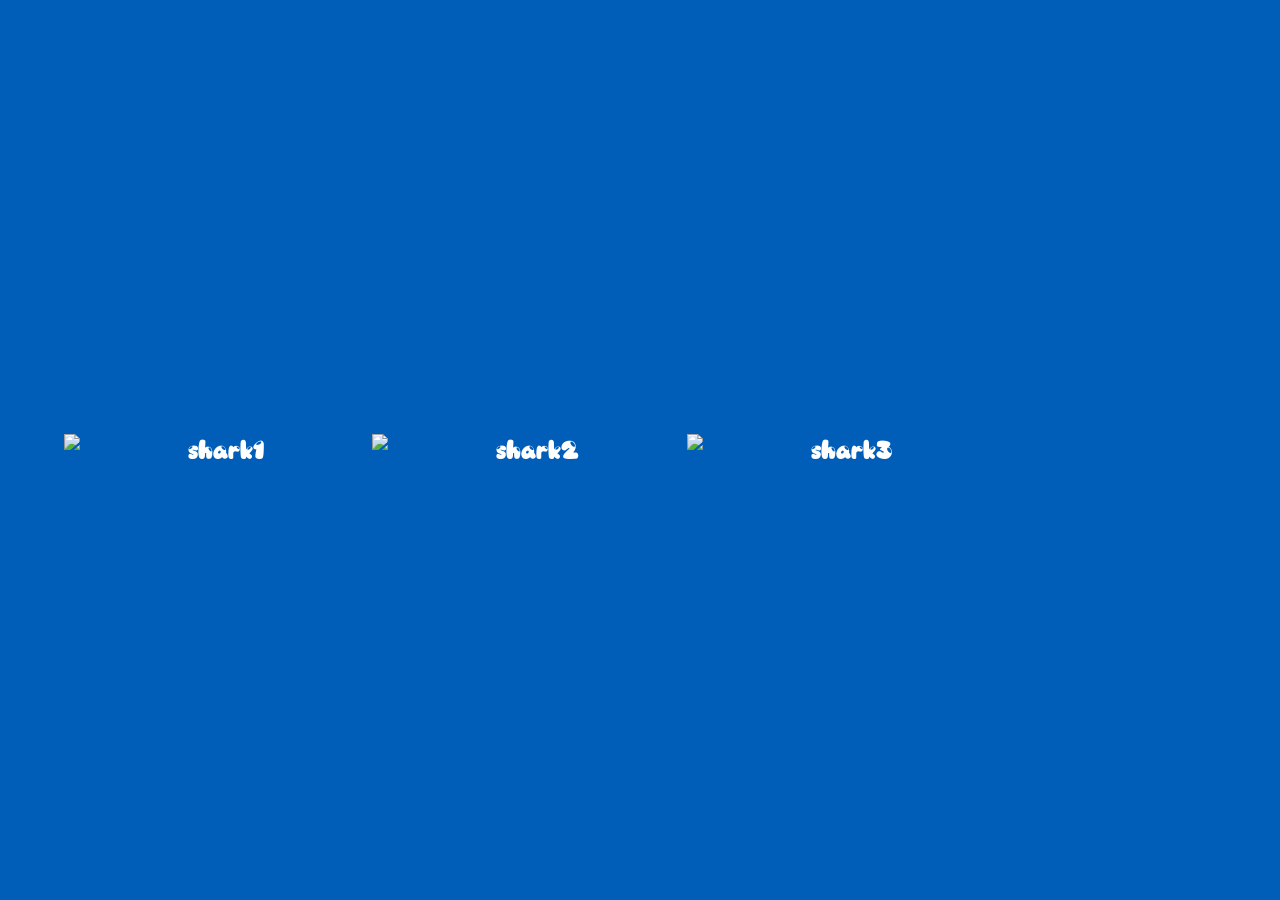
==== character.html @ 10d5b89c "[FEAT] migrate project prototypes to datacomma" ====
<!DOCTYPE html>
<html>
<style>
body, html {
  height: 100%;
  margin: 0;
}

@font-face { 
    font-family: Kanit; 
    src: url('fonts/Kanit/Kanit-ExtraLight.ttf'); 
  } 
  
  p {
    margin: 0px;
    padding: 0px;
    font-family: Kanit;
    font-size: 25px;
    }

@font-face { 
    font-family: Candyshop; 
    src: url('fonts/candyshop/Candyshop.ttf'); 
  }   

.bgimg {
  background-color: #005EB8;
  height: 100%;
  position: relative;
  font-family: "Candyshop";
  font-size: 25px;
  color: white;
}


.container {
  position: relative;
  text-align: center;
}

.image {
  display: block;
  width: 100%;
  height: auto;
  text-align: center;

}

.overlay {
  position: absolute;
  top: 0;
  bottom: 0;
  left: 0;
  right: 0;
  height: 100%;
  width: 100%;
  opacity: 0;
  transition: .5s ease;
  background-color: white;
  text-align: center;
  border-radius: 10px 10px 10px 10px;
}

.container:hover .overlay {
  opacity: 1;
}

h2 {
  color: #005EB8;
  font-family: Kanit;  
}

p {
  color: #005EB8;
  font-family: Kanit;
}

.middle {
  display: grid;
  width: 90%;
  height: 100%;
  align-content: space-evenly;
  grid-template-columns: auto auto auto auto;
  /* background-color: #2196F3; */
  text-align: center;
  padding-left: 5%;
}

</style>
<body>


<div class="bgimg">
  <div class="middle">

  <span class="container">
    <img src="assets_backup/shark1_stretching0001.png" alt="shark1" class="image">
    <button class="overlay" onclick="location.href='./game.html?sharktype=shark1'">
      <p><b><span style="font-family:Candyshop">Bob</span><br>the Blue shark</b></p>
      <p><br> It has countershading protects from above and below. The shortfin mako shark is able to elevate its body temperature almost 20°F above the surrounding water. </p>
    </button>
  </span>
 
    <span class="container">
      <img src="assets_backup/shark2_stretching0001.png" alt="shark2" class="image">
      <button class="overlay" onclick="location.href='./game.html?sharktype=shark2'">
        <p><b><span style="font-family:Candyshop">Jack</span><br>the Hammerhead shark</b></p>
        <p><br> Why they school is still mystery. Their unique eye position allows for 360 degree vision. </p>
      </button>
    </span>

      <span class="container">
        <img src="assets_backup/shark3_stretching0001.png" alt="shark3" class="image">
        <button class="overlay" onclick="location.href='./game.html?sharktype=shark3'">
          <p><b><span style="font-family:Candyshop">Lucy</span><br>the Epaulette shark</b></p>
          <p><br> Their protective coloration means safety. Their fins work as feet. </p>
          </button>
        </span>


  </div>
</div>


</body>
</html>
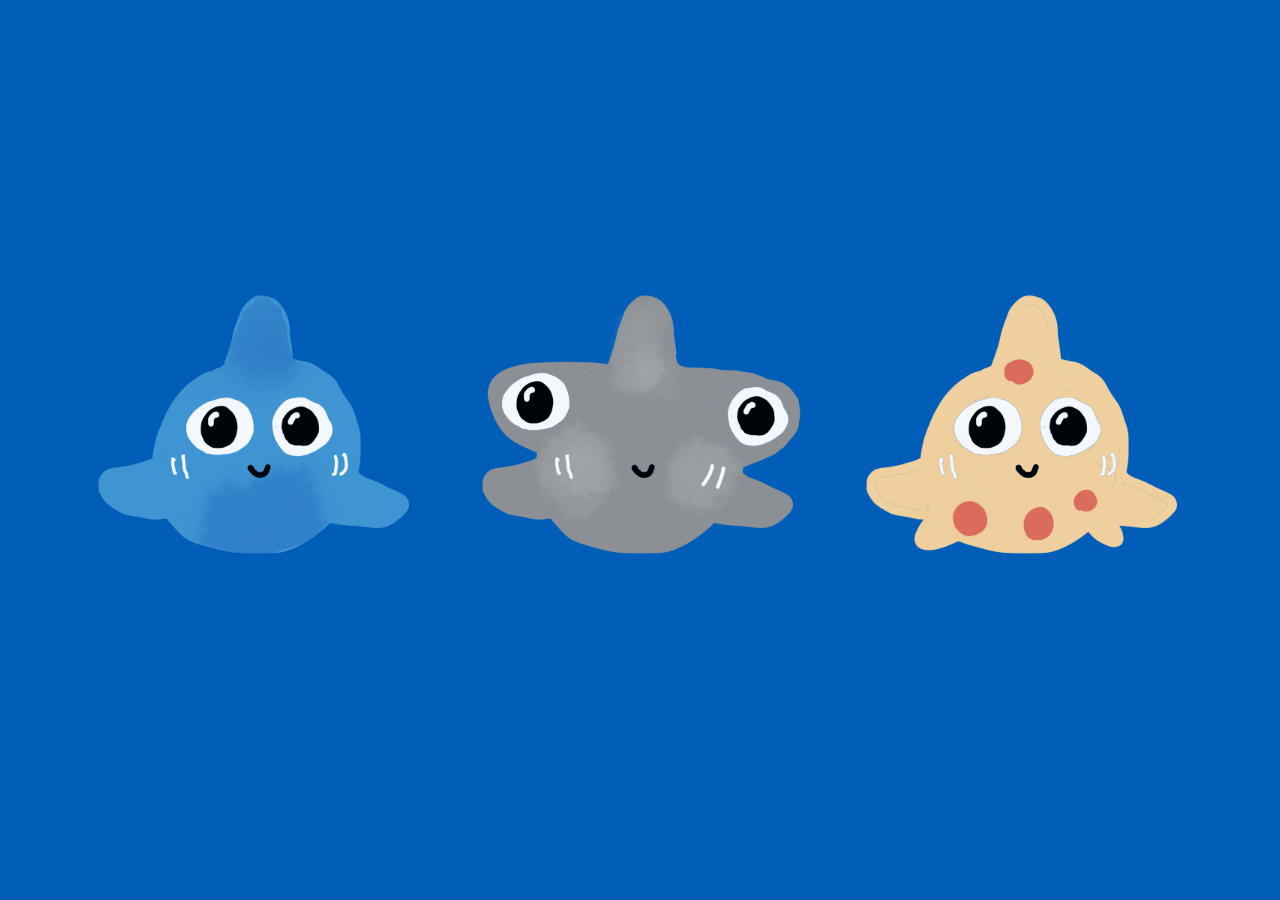
==== commit 62efa98b: "[DBG] fix p5play bugs in latest releases" ====
--- a/character.html
+++ b/character.html
@@ -94,7 +94,7 @@
   <div class="middle">
 
   <span class="container">
-    <img src="assets_backup/shark1_stretching0001.png" alt="shark1" class="image">
+    <img src="assets_hd/shark1_stretching0001.png" alt="shark1" class="image">
     <button class="overlay" onclick="location.href='./game.html?sharktype=shark1'">
       <p><b><span style="font-family:Candyshop">Bob</span><br>the Blue shark</b></p>
       <p><br> It has countershading protects from above and below. The shortfin mako shark is able to elevate its body temperature almost 20°F above the surrounding water. </p>
@@ -102,7 +102,7 @@
   </span>
  
     <span class="container">
-      <img src="assets_backup/shark2_stretching0001.png" alt="shark2" class="image">
+      <img src="assets_hd/shark2_stretching0001.png" alt="shark2" class="image">
       <button class="overlay" onclick="location.href='./game.html?sharktype=shark2'">
         <p><b><span style="font-family:Candyshop">Jack</span><br>the Hammerhead shark</b></p>
         <p><br> Why they school is still mystery. Their unique eye position allows for 360 degree vision. </p>
@@ -110,7 +110,7 @@
     </span>
 
       <span class="container">
-        <img src="assets_backup/shark3_stretching0001.png" alt="shark3" class="image">
+        <img src="assets_hd/shark3_stretching0001.png" alt="shark3" class="image">
         <button class="overlay" onclick="location.href='./game.html?sharktype=shark3'">
           <p><b><span style="font-family:Candyshop">Lucy</span><br>the Epaulette shark</b></p>
           <p><br> Their protective coloration means safety. Their fins work as feet. </p>
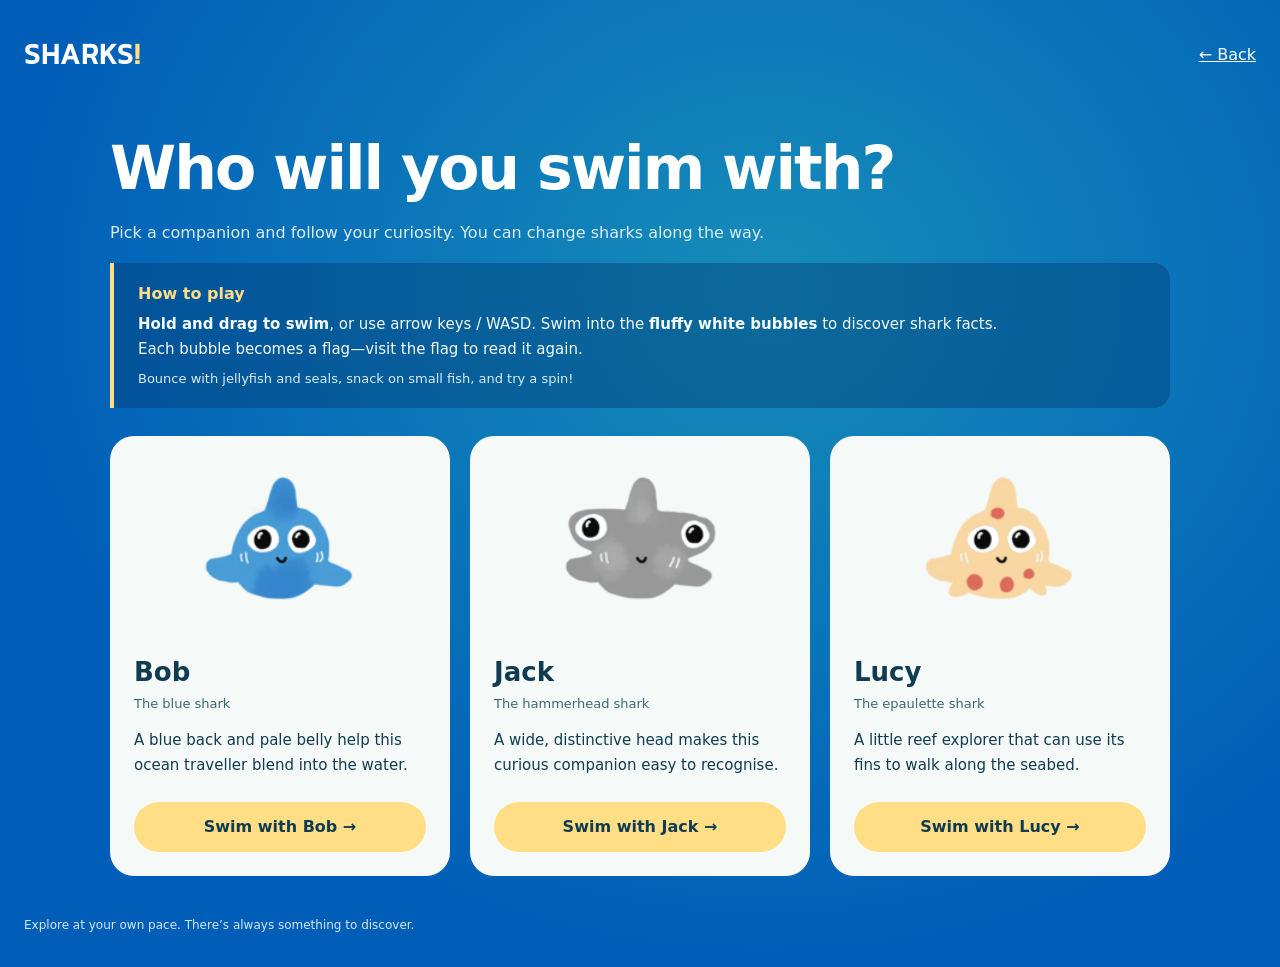
==== commit 9c1f3456: "Update character.html" ====
--- a/character.html
+++ b/character.html
@@ -1,126 +1,47 @@
-<!DOCTYPE html>
-<html>
-<style>
-body, html {
-  height: 100%;
-  margin: 0;
-}
+<!doctype html>
+<html lang="en">
 
-@font-face { 
-    font-family: Kanit; 
-    src: url('fonts/Kanit/Kanit-ExtraLight.ttf'); 
-  } 
-  
-  p {
-    margin: 0px;
-    padding: 0px;
-    font-family: Kanit;
-    font-size: 25px;
-    }
+<head>
+    <meta charset="utf-8">
+    <meta name="viewport" content="width=device-width,initial-scale=1,viewport-fit=cover">
+    <title>Choose your shark · Sharks!</title>
+    <link rel="stylesheet" href="style.css">
+</head>
 
-@font-face { 
-    font-family: Candyshop; 
-    src: url('fonts/candyshop/Candyshop.ttf'); 
-  }   
+<body class="landing">
+    <header><a class="brand" href="index.html">SHARKS<span>!</span></a><a href="index.html">← Back</a></header>
+    <main>
+        <h1 class="selection-title">Who will you swim with?</h1>
+        <p class="selection-intro">Pick a companion and follow your curiosity. You can change sharks along the way.</p>
+        <section class="how-to-play" aria-labelledby="play-title">
+            <h2 id="play-title">How to play</h2>
+            <p><strong>Hold and drag to swim</strong>, or use arrow keys / WASD. Swim into the <strong>fluffy white
+                    bubbles</strong> to discover shark facts. Each bubble becomes a flag—visit the flag to read it
+                again.</p>
+            <p class="play-extra">Bounce with jellyfish and seals, snack on small fish, and try a spin!</p>
+        </section>
+        <div class="characters">
+            <a class="character" href="game.html?sharktype=shark1"><img src="assets/shark1_stretching0001.png"
+                    alt="Bob the blue shark">
+                <h2>Bob</h2><span class="species">The blue shark</span>
+                <p>A blue back and pale belly help this ocean traveller blend into the water.</p><span
+                    class="primary">Swim with Bob →</span>
+            </a>
+            <a class="character" href="game.html?sharktype=shark2"><img src="assets/shark2_stretching0001.png"
+                    alt="Jack the hammerhead shark">
+                <h2>Jack</h2><span class="species">The hammerhead shark</span>
+                <p>A wide, distinctive head makes this curious companion easy to recognise.</p><span
+                    class="primary">Swim with Jack →</span>
+            </a>
+            <a class="character" href="game.html?sharktype=shark3"><img src="assets/shark3_stretching0001.png"
+                    alt="Lucy the epaulette shark">
+                <h2>Lucy</h2><span class="species">The epaulette shark</span>
+                <p>A little reef explorer that can use its fins to walk along the seabed.</p><span class="primary">Swim
+                    with Lucy →</span>
+            </a>
+        </div>
+    </main>
+    <footer>Explore at your own pace. There’s always something to discover.</footer>
+</body>
 
-.bgimg {
-  background-color: #005EB8;
-  height: 100%;
-  position: relative;
-  font-family: "Candyshop";
-  font-size: 25px;
-  color: white;
-}
-
-
-.container {
-  position: relative;
-  text-align: center;
-}
-
-.image {
-  display: block;
-  width: 100%;
-  height: auto;
-  text-align: center;
-
-}
-
-.overlay {
-  position: absolute;
-  top: 0;
-  bottom: 0;
-  left: 0;
-  right: 0;
-  height: 100%;
-  width: 100%;
-  opacity: 0;
-  transition: .5s ease;
-  background-color: white;
-  text-align: center;
-  border-radius: 10px 10px 10px 10px;
-}
-
-.container:hover .overlay {
-  opacity: 1;
-}
-
-h2 {
-  color: #005EB8;
-  font-family: Kanit;  
-}
-
-p {
-  color: #005EB8;
-  font-family: Kanit;
-}
-
-.middle {
-  display: grid;
-  width: 90%;
-  height: 100%;
-  align-content: space-evenly;
-  grid-template-columns: auto auto auto auto;
-  /* background-color: #2196F3; */
-  text-align: center;
-  padding-left: 5%;
-}
-
-</style>
-<body>
-
-
-<div class="bgimg">
-  <div class="middle">
-
-  <span class="container">
-    <img src="assets_hd/shark1_stretching0001.png" alt="shark1" class="image">
-    <button class="overlay" onclick="location.href='./game.html?sharktype=shark1'">
-      <p><b><span style="font-family:Candyshop">Bob</span><br>the Blue shark</b></p>
-      <p><br> It has countershading protects from above and below. The shortfin mako shark is able to elevate its body temperature almost 20°F above the surrounding water. </p>
-    </button>
-  </span>
- 
-    <span class="container">
-      <img src="assets_hd/shark2_stretching0001.png" alt="shark2" class="image">
-      <button class="overlay" onclick="location.href='./game.html?sharktype=shark2'">
-        <p><b><span style="font-family:Candyshop">Jack</span><br>the Hammerhead shark</b></p>
-        <p><br> Why they school is still mystery. Their unique eye position allows for 360 degree vision. </p>
-      </button>
-    </span>
-
-      <span class="container">
-        <img src="assets_hd/shark3_stretching0001.png" alt="shark3" class="image">
-        <button class="overlay" onclick="location.href='./game.html?sharktype=shark3'">
-          <p><b><span style="font-family:Candyshop">Lucy</span><br>the Epaulette shark</b></p>
-          <p><br> Their protective coloration means safety. Their fins work as feet. </p>
-          </button>
-        </span>
-
-
-  </div>
-</div>
-
-
-</body>
 </html>
--- a/style.css
+++ b/style.css
@@ -0,0 +1,31 @@
+@font-face{font-family:Kanit;src:url('fonts/Kanit/Kanit-Regular.ttf') format('truetype');font-display:swap}
+:root{color-scheme:light;--ink:#103c51;--muted:#486674;--cream:#f5f9f7;--gold:#ffde86}
+*{box-sizing:border-box}body{margin:0;font:16px/1.6 system-ui,-apple-system,BlinkMacSystemFont,"Segoe UI",sans-serif;color:var(--ink);background:#005eb8}
+button,a{-webkit-tap-highlight-color:transparent;touch-action:manipulation}button{font:inherit;cursor:pointer}a{color:inherit}button:focus-visible,a:focus-visible,canvas:focus-visible{outline:3px solid var(--gold);outline-offset:4px}[hidden]{display:none!important}
+.game-page{height:100vh;height:100dvh;overflow:hidden;overscroll-behavior:none}#ocean{position:fixed;inset:0}canvas{display:block;touch-action:none}
+.game-header{position:fixed;top:0;left:0;right:0;display:flex;align-items:center;gap:16px;padding:max(16px,env(safe-area-inset-top)) max(24px,env(safe-area-inset-right)) 16px max(24px,env(safe-area-inset-left));pointer-events:none;color:white;background:linear-gradient(#004585a6,transparent)}
+.game-header>*{pointer-events:auto}.brand{font-family:Kanit,system-ui,sans-serif;font-size:28px;font-weight:bold;text-decoration:none;letter-spacing:1px}.brand span{color:var(--gold)}.progress{margin-left:auto;font-size:14px}
+.tool{display:inline-flex;align-items:center;justify-content:center;min-height:44px;padding:9px 15px;border:1px solid #ffffff70;border-radius:30px;background:#044b86;color:white;text-decoration:none;font-size:14px;font-weight:600;white-space:nowrap}.tool:hover{background:#073b63}.tool[aria-pressed=true]{background:var(--gold);color:var(--ink)}
+.game-footer{position:fixed;bottom:0;left:0;right:0;display:flex;align-items:end;justify-content:space-between;gap:20px;padding:16px max(24px,env(safe-area-inset-right)) max(20px,env(safe-area-inset-bottom)) max(24px,env(safe-area-inset-left));color:white;pointer-events:none;background:linear-gradient(transparent,#003968a6)}
+.game-tools{display:flex;gap:8px;pointer-events:auto}.explore-hint{display:grid;gap:4px;font-size:13px}.eyebrow{font-size:11px;font-weight:750;letter-spacing:1.7px;text-transform:uppercase}.explore-hint .eyebrow{color:var(--gold)}
+#loading{position:fixed;inset:0;display:grid;place-items:center;color:white;background:#005eb8;z-index:5}
+ dialog{width:min(520px,calc(100% - 32px));max-height:calc(100vh - 32px);max-height:calc(100dvh - 32px);padding:0;border:0;border-radius:24px;color:var(--ink);background:var(--cream);box-shadow:0 24px 100px #00294f70;overscroll-behavior:contain}dialog::backdrop{background:#002b4a99;backdrop-filter:blur(5px)}
+.fact-card{padding:28px}.fact-top{display:flex;align-items:center;justify-content:space-between;gap:12px}.fact-top .eyebrow{color:#54716e}.close{flex:none;width:44px;height:44px;border:1px solid #cbdad8;border-radius:50%;background:transparent;color:var(--ink);font-size:26px;line-height:1}
+.fact-card h1{font-size:clamp(25px,5vw,36px);line-height:1.15;letter-spacing:-1px;margin:22px 0 18px;font-weight:750}.fact-card p{font-size:18px;line-height:1.75;margin:0 0 22px;color:#345566}.fact-card>a{font-size:13px;text-underline-offset:4px;color:#276b72}.fact-bottom{border-top:1px solid #dce4df;margin-top:28px;padding-top:20px;display:flex;flex-wrap:wrap;align-items:center;justify-content:space-between;gap:12px}.fact-bottom span{font-size:12px;color:var(--muted)}
+.primary{display:inline-flex;align-items:center;justify-content:center;min-height:48px;border:0;border-radius:30px;background:var(--gold);color:var(--ink);font-weight:750;padding:12px 22px;text-decoration:none}.primary:hover{background:#f5ce66}.guide-list{margin-top:20px;display:grid;gap:8px}.guide-list button{text-align:left;padding:12px 16px;border:1px solid #cbdad8;border-radius:12px;background:white;color:var(--ink);min-height:48px}
+.landing{min-height:100vh;min-height:100dvh;background:radial-gradient(ellipse at 60% 30%,#168db9,#005eb8 70%);color:white;padding:32px max(24px,env(safe-area-inset-left));display:flex;flex-direction:column}.landing header{display:flex;justify-content:space-between;align-items:center}.landing main{width:min(1060px,100%);margin:auto;padding:40px 0}.intro{display:grid;grid-template-columns:1.15fr 1fr;align-items:center;gap:40px}.intro h1,.selection-title{font-size:clamp(42px,7vw,88px);line-height:1.05;letter-spacing:-3px;margin:20px 0}.intro p{font-size:18px;max-width:480px;color:#dbeefa;margin-bottom:30px}.hero-shark{width:100%;max-height:400px;object-fit:contain;filter:drop-shadow(0 24px 36px #003b6560)}.landing footer{font-size:12px;color:#d3e8f4}.landing .eyebrow{color:var(--gold)}.selection-title{font-size:clamp(36px,6vw,60px);letter-spacing:-2px}.selection-intro{color:#dbeefa;margin-bottom:32px}.characters{display:grid;grid-template-columns:repeat(3,1fr);gap:20px}.character{display:flex;flex-direction:column;background:var(--cream);color:var(--ink);border-radius:24px;padding:24px;text-decoration:none;transition:transform .15s}.character:hover{transform:translateY(-5px)}.character img{width:100%;height:180px;object-fit:contain}.character h2{font-size:26px;margin:12px 0 0}.character .species{color:#3a6971;font-size:13px}.character p{font-size:15px;line-height:1.65;margin:14px 0 24px}.character .primary{margin-top:auto}
+@media(max-width:640px){.game-header{gap:10px;padding-left:16px;padding-right:16px}.brand{font-size:22px}.progress{font-size:11px}.tool{padding:9px 12px;font-size:12px}.game-footer{flex-direction:column;align-items:center;gap:12px;padding-left:12px;padding-right:12px}.explore-hint{text-align:center;font-size:12px}.explore-hint .eyebrow{display:none}.game-tools{justify-content:center}.fact-card{padding:22px}.fact-card p{font-size:17px}.intro{grid-template-columns:1fr;gap:20px}.hero-shark{max-height:210px;grid-row:1}.landing{padding:20px}.landing main{padding:30px 0}.intro h1{letter-spacing:-2px}.characters{grid-template-columns:1fr}.character{display:grid;grid-template-columns:95px 1fr;gap:0 16px}.character img{grid-row:1/4;height:130px}.character h2{margin-top:0}.character p{margin:10px 0 20px}.character .primary{grid-column:1/-1}}
+@media(max-height:480px){.explore-hint{display:none}.game-footer{padding-bottom:10px}.game-header{padding-top:8px}dialog{max-height:calc(100dvh - 16px)}.fact-card{padding:18px 24px}.fact-card h1{margin:8px 0 12px}.fact-bottom{margin-top:16px;padding-top:12px}}
+@media(prefers-reduced-motion:reduce){*{transition:none!important}}
+/* A soft patch of shallow water separates Jack from the deeper ocean. */
+.hero-water{display:grid;place-items:center;min-height:380px;background:radial-gradient(ellipse at center,#88d9d0aa 0%,#51bac278 34%,#168db900 70%)}
+.hero-water picture{display:block;width:100%;text-align:center}.hero-water .hero-shark{width:min(90%,380px);height:360px;filter:drop-shadow(0 18px 18px #003b6540)}
+.selection-intro{margin-bottom:18px}.how-to-play{padding:18px 24px;margin-bottom:28px;border-left:4px solid var(--gold);border-radius:0 16px 16px 0;background:#003d7270;color:#f3fbff}.how-to-play h2{font-size:16px;margin:0 0 5px;color:var(--gold)}.how-to-play p{font-size:15px;line-height:1.7;margin:0;max-width:900px}.how-to-play .play-extra{margin-top:5px;color:#d6eef6;font-size:13px}
+.found-status{display:grid;gap:6px;border-left:3px solid #419781;padding:10px 14px;background:#e7f1eb;margin:0 0 20px;border-radius:0 10px 10px 0}.found-status strong{font-size:13px;color:#24654e}.found-status span{font-size:13px;line-height:1.6;color:#345566}
+#encounter{position:fixed;left:50%;bottom:calc(116px + env(safe-area-inset-bottom));transform:translateX(-50%);max-width:calc(100% - 28px);width:max-content;padding:10px 18px;background:#fff0bf;color:#173f48;border-radius:14px;box-shadow:0 6px 22px #003b6530;font-size:14px;font-weight:650;text-align:center;pointer-events:none}
+@media(max-width:640px){.hero-water{grid-row:1;min-height:230px}.hero-water .hero-shark{height:230px;max-height:230px;width:260px}.how-to-play{padding:16px 18px}.how-to-play p{font-size:14px}#encounter{font-size:13px}}
+@media(max-height:480px){#encounter{bottom:76px;padding:7px 14px}.found-status{margin-bottom:14px}}
+@media(min-width:641px){.intro h1{font-size:clamp(42px,5vw,68px);letter-spacing:-2px}}
+.completion-screen{background:radial-gradient(ellipse at top right,#d3eee4,transparent 65%),var(--cream)}
+.completion-screen .fact-top .eyebrow{color:#286950}.completion-screen h1{font-size:clamp(30px,6vw,42px)}
+.completion-screen .fact-bottom{border-color:#bdd9cb}.completion-screen .fact-bottom span{color:#286950;font-weight:700}
